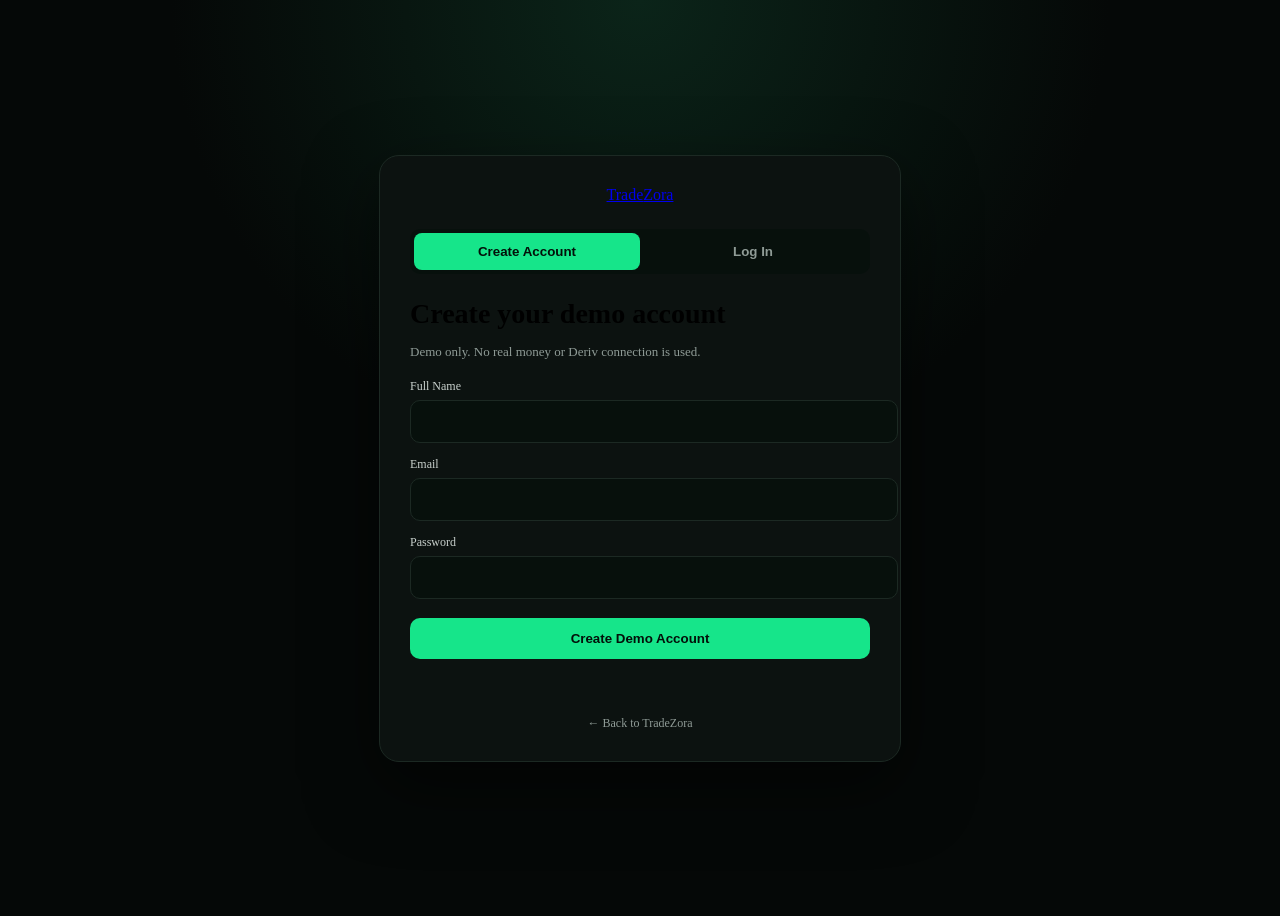
==== account-settings.html @ edb462dd "Add files via upload" ====
<!DOCTYPE html>
<html lang="en">
<head>
  <meta charset="UTF-8">
  <meta name="viewport" content="width=device-width, initial-scale=1.0, viewport-fit=cover">
  <meta name="theme-color" content="#050807">
  <title>TradeZora — Account Settings</title>
  <style>
    :root{
      --bg:#050807;
      --panel:#09100d;
      --panel2:#0b1510;
      --green:#16e58a;
      --text:#eef5f1;
      --muted:#899891;
      --border:#173528;
      --danger:#ff5d6c;
    }
    *{box-sizing:border-box}
    html,body{margin:0;min-height:100%;background:var(--bg);color:var(--text);font-family:Inter,ui-sans-serif,system-ui,-apple-system,BlinkMacSystemFont,"Segoe UI",sans-serif}
    body{
      background:
        radial-gradient(circle at 50% -10%,rgba(22,229,138,.07),transparent 32%),
        var(--bg);
      padding-bottom:24px;
    }
    button,input{font:inherit}
    button{cursor:pointer}
    .topbar{
      position:sticky;top:0;z-index:20;height:58px;
      display:flex;align-items:center;gap:10px;padding:0 10px;
      background:rgba(5,8,7,.97);border-bottom:1px solid var(--border);
      backdrop-filter:blur(12px)
    }
    .back{
      width:40px;height:40px;border:1px solid var(--border);border-radius:9px;
      background:#0b1510;color:#fff;font-size:22px
    }
    .logo{font-size:17px;font-weight:900;color:var(--green)}
    .spacer{flex:1}
    .demo{
      padding:5px 8px;border:1px solid #4a3c74;border-radius:7px;
      background:#17112b;color:#bcaeff;font-size:9px;font-weight:900
    }
    .page{width:min(720px,100%);margin:0 auto;padding:14px}
    .heading{margin:8px 2px 16px}
    .heading h1{margin:0;font-size:25px}
    .heading p{margin:7px 0 0;color:var(--muted);font-size:12px;line-height:1.5}
    .card{
      border:1px solid var(--border);border-radius:14px;
      background:linear-gradient(180deg,#09110d,#07100c);
      overflow:hidden
    }
    .profile{
      display:flex;align-items:center;gap:12px;padding:16px;
      border-bottom:1px solid var(--border)
    }
    .avatar{
      width:48px;height:48px;flex:0 0 48px;display:grid;place-items:center;
      border-radius:50%;background:#103622;border:1px solid #246c47;
      color:var(--green);font-weight:900;font-size:18px
    }
    .profile strong,.profile span{display:block;overflow:hidden;text-overflow:ellipsis;white-space:nowrap}
    .profile span{margin-top:3px;color:var(--muted);font-size:11px}
    .section{
      padding:16px;border-bottom:1px solid var(--border)
    }
    .section:last-child{border-bottom:0}
    .section h2{margin:0;font-size:15px}
    .section p{margin:6px 0 14px;color:var(--muted);font-size:11px;line-height:1.5}
    .field label{display:block;margin-bottom:6px;color:#cbd6d0;font-size:11px;font-weight:800}
    .field input{
      width:100%;height:44px;padding:0 12px;border:1px solid var(--border);
      border-radius:9px;outline:none;background:#07100c;color:#fff;font-size:13px
    }
    .field input:focus{border-color:#286c4c;box-shadow:0 0 0 2px rgba(22,229,138,.08)}
    .save{
      width:100%;height:44px;margin-top:10px;border:0;border-radius:9px;
      background:linear-gradient(135deg,#11df86,#16c978);color:#041008;
      font-size:13px;font-weight:900
    }
    .save:disabled{opacity:.55;cursor:wait}
    .status{min-height:18px;margin-top:8px;font-size:11px}
    .status.success{color:var(--green)}
    .status.error{color:var(--danger)}
    .setting-row{
      display:flex;align-items:center;justify-content:space-between;gap:12px;
      padding:13px 0;border-top:1px solid var(--border)
    }
    .setting-row:first-of-type{border-top:0}
    .setting-row strong{display:block;font-size:12px}
    .setting-row span{display:block;margin-top:3px;color:var(--muted);font-size:10px}
    .coming{
      padding:7px 9px;border:1px solid var(--border);border-radius:7px;
      color:var(--muted);font-size:9px;font-weight:800;white-space:nowrap
    }
    .toast{
      position:fixed;left:50%;bottom:22px;z-index:50;
      max-width:90vw;padding:10px 13px;border:1px solid #20543b;
      border-radius:8px;background:#102019;color:#e8fff3;font-size:11px;
      opacity:0;pointer-events:none;transform:translate(-50%,12px);transition:.2s
    }
    .toast.show{opacity:1;transform:translate(-50%,0)}
    @media(max-width:650px){
      .page{padding:10px}
      .heading h1{font-size:23px}
      .card{border-radius:11px}
      .profile,.section{padding:14px}
      .demo{display:none}
    }
  </style>
</head>
<body>
  <header class="topbar">
    <button id="backBtn" class="back" type="button" aria-label="Back">‹</button>
    <div class="logo">TradeZora</div>
    <div class="spacer"></div>
    <div class="demo">DEMO</div>
  </header>

  <main class="page">
    <div class="heading">
      <h1>Account Settings</h1>
      <p>Manage your TradeZora demo account details.</p>
    </div>

    <section class="card">
      <div class="profile">
        <div id="avatar" class="avatar">T</div>
        <div>
          <strong id="profileName">Demo Trader</strong>
          <span id="profileEmail">demo@tradezora.local</span>
        </div>
      </div>

      <div class="section">
        <h2>Change Name</h2>
        <p>Update the name displayed on your TradeZora account.</p>

        <div class="field">
          <label for="name">Full Name</label>
          <input id="name" type="text" maxlength="80" autocomplete="name" placeholder="Enter your full name">
        </div>

        <button id="saveName" class="save" type="button">Save Name</button>
        <div id="nameStatus" class="status" aria-live="polite"></div>
      </div>

      <div class="section">
        <h2>Other Account Settings</h2>
        <p>These options will be added one at a time.</p>

        <div class="setting-row">
          <div>
            <strong>Change Password</strong>
            <span>Update your account password.</span>
          </div>
          <span class="coming">Coming next</span>
        </div>

        <div class="setting-row">
          <div>
            <strong>Two-Factor Authentication</strong>
            <span>Add another layer of account security.</span>
          </div>
          <span class="coming">Coming later</span>
        </div>

        <div class="setting-row">
          <div>
            <strong>Verify Identity</strong>
            <span>Identity verification will be added later.</span>
          </div>
          <span class="coming">Coming later</span>
        </div>
      </div>
    </section>
  </main>

  <div id="toast" class="toast" role="status"></div>

  <script>
    const API_BASE = "https://tradezora-backend-use.onrender.com";

    const token = localStorage.getItem("tradezoraAuthToken");
    const storedUser = JSON.parse(
      localStorage.getItem("tradezoraDemoUser") || "null"
    );

    if (!token) {
      location.href = "auth.html";
    }

    const $ = (selector) => document.querySelector(selector);

    function showStatus(message, type) {
      const el = $("#nameStatus");
      el.textContent = message;
      el.className = "status " + (type || "");
    }

    function showToast(message) {
      const el = $("#toast");
      el.textContent = message;
      el.classList.add("show");
      setTimeout(() => el.classList.remove("show"), 1800);
    }

    function renderUser(user) {
      if (!user) return;

      const name = user.name || "Demo Trader";
      const email = user.email || "demo@tradezora.local";

      $("#profileName").textContent = name;
      $("#profileEmail").textContent = email;
      $("#avatar").textContent = name.charAt(0).toUpperCase();
      $("#name").value = name;
    }

    async function loadAccount() {
      try {
        const response = await fetch(API_BASE + "/api/account", {
          headers: {
            Authorization: "Bearer " + token
          }
        });

        const data = await response.json();

        if (!response.ok || !data.success || !data.user) {
          throw new Error(data.error || "Could not load your account.");
        }

        renderUser(data.user);
        localStorage.setItem(
          "tradezoraDemoUser",
          JSON.stringify({
            name: data.user.name,
            email: data.user.email
          })
        );
      } catch (error) {
        renderUser(storedUser);
        showStatus(error.message || "Could not load your account.", "error");
      }
    }

    $("#saveName").addEventListener("click", async () => {
      const button = $("#saveName");
      const name = $("#name").value.trim();

      if (name.length < 2 || name.length > 80) {
        showStatus("Name must be between 2 and 80 characters.", "error");
        return;
      }

      button.disabled = true;
      button.textContent = "Saving...";
      showStatus("", "");

      try {
        const response = await fetch(API_BASE + "/api/account/name", {
          method: "PATCH",
          headers: {
            "Content-Type": "application/json",
            Authorization: "Bearer " + token
          },
          body: JSON.stringify({ name })
        });

        const data = await response.json();

        if (!response.ok || !data.success || !data.user) {
          throw new Error(data.error || "Could not update your name.");
        }

        renderUser(data.user);

        localStorage.setItem(
          "tradezoraDemoUser",
          JSON.stringify({
            name: data.user.name,
            email: data.user.email
          })
        );

        showStatus("Name updated successfully.", "success");
        showToast("Name updated");
      } catch (error) {
        showStatus(error.message || "Could not update your name.", "error");
      } finally {
        button.disabled = false;
        button.textContent = "Save Name";
      }
    });

    $("#backBtn").addEventListener("click", () => {
      location.href = "dashboard.html";
    });

    loadAccount();
  </script>
</body>
</html>
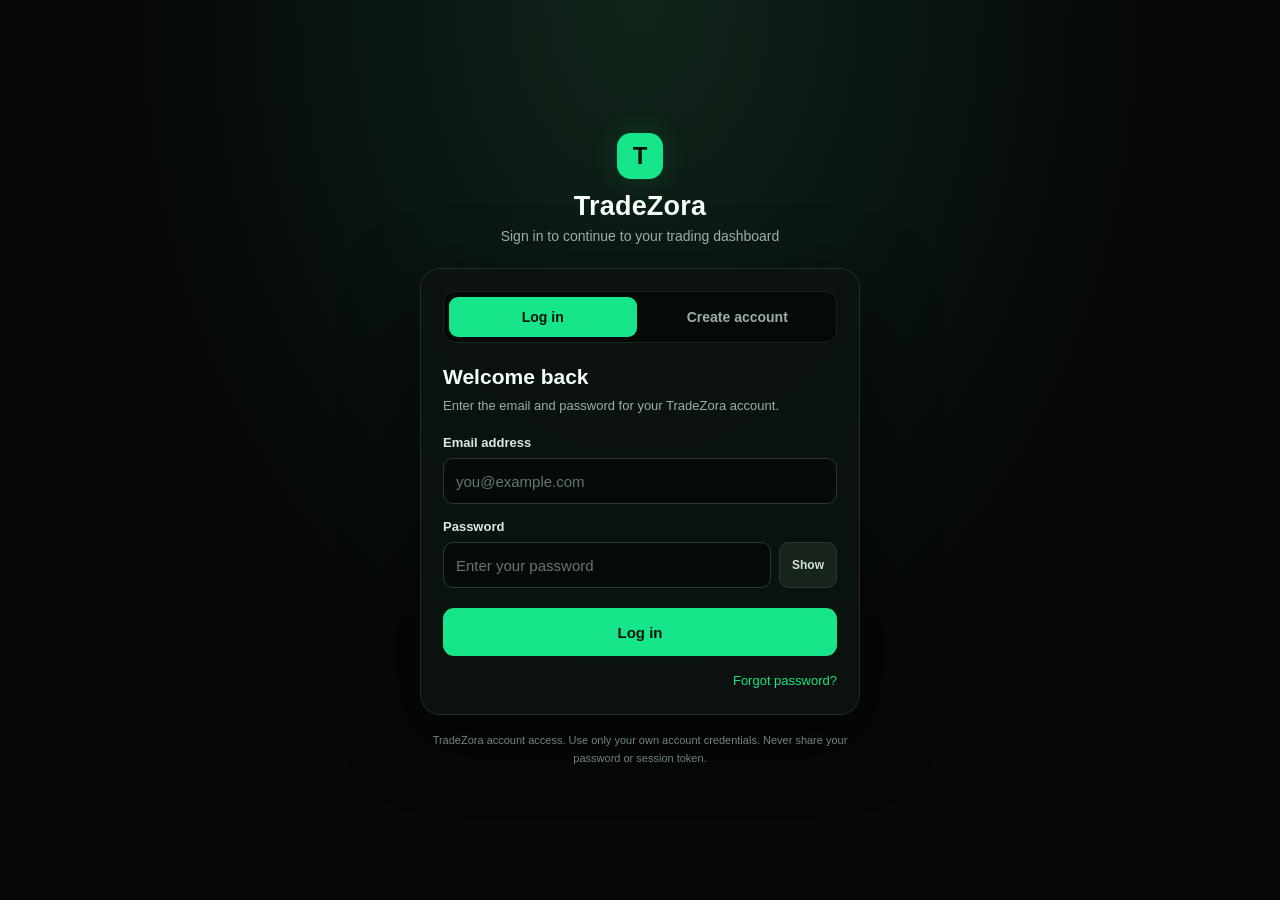
==== commit 064524b6: "account-settings.html" ====
--- a/account-settings.html
+++ b/account-settings.html
@@ -182,7 +182,7 @@
   <script>
     const API_BASE = "https://tradezora-backend-use.onrender.com";
 
-    const token = localStorage.getItem("tradezoraAuthToken");
+    const token = localStorage.getItem("tradezoraAuthToken") ||               localStorage.getItem("session_token") ||               localStorage.getItem("sessionToken") ||               localStorage.getItem("tradezoraSession");
     const storedUser = JSON.parse(
       localStorage.getItem("tradezoraDemoUser") || "null"
     );
